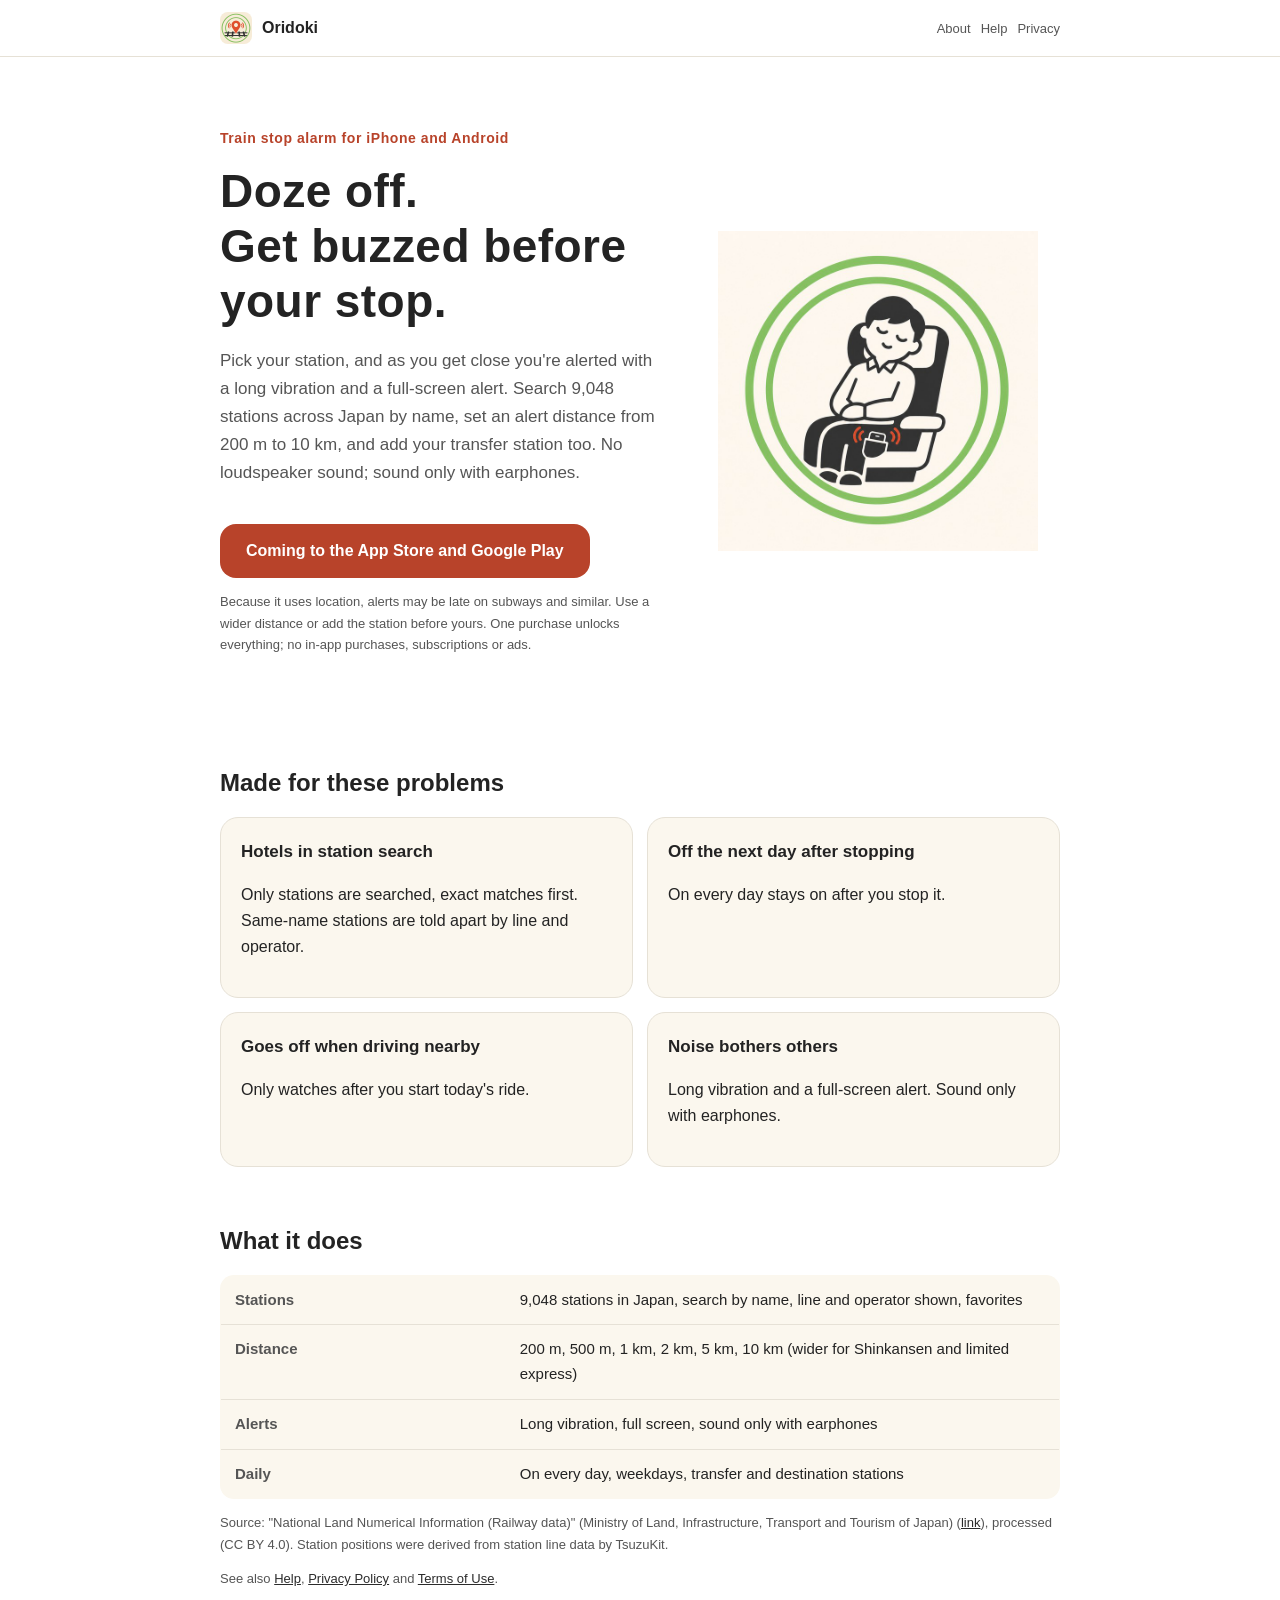
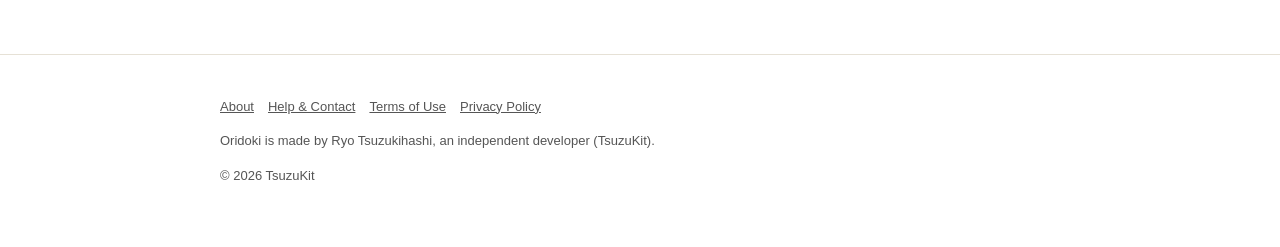
==== index.html @ 33bb26d4 "Oridoki のサイトを出す" ====
<!DOCTYPE html>
<html lang="ja" data-title-ja="おりどき｜乗り過ごし防止の駅アラーム" data-title-en="Oridoki | Train stop alarm">
<head>
<meta charset="UTF-8">
<meta name="viewport" content="width=device-width, initial-scale=1">
<script>(function(){var l=navigator.languages&&navigator.languages.length?navigator.languages:[navigator.language||"ja"],p="en";for(var i=0;i<l.length;i++){var c=String(l[i]).toLowerCase();if(c.indexOf("ja")===0){p="ja";break}if(c.indexOf("en")===0){p="en";break}}var d=document.documentElement;d.lang=p;var t=d.getAttribute("data-title-"+p);if(t){document.title=t}})();</script>
<title>おりどき｜乗り過ごし防止の駅アラーム</title>
<meta name="description" content="降りる駅に近づくと振動と全画面で起こす。全国 9,048 駅・スピーカーから音を出さない・毎日オン。買い切り・広告なし。 / Wakes you with vibration and a full-screen alert as you near your station. 9,048 stations in Japan, no loudspeaker sound, on every day. One purchase, no ads.">
<meta property="og:title" content="おりどき｜乗り過ごし防止の駅アラーム">
<meta property="og:description" content="降りる駅に近づくと振動と全画面で起こす。全国 9,048 駅・スピーカーから音を出さない・毎日オン。買い切り・広告なし。">
<meta property="og:type" content="website">
<meta property="og:url" content="https://oridoki.tsuzukit.com/">
<meta property="og:image" content="https://oridoki.tsuzukit.com/assets/og.jpg">
<link rel="icon" href="assets/icon.png">
<link rel="apple-touch-icon" href="assets/icon.png">
<link rel="stylesheet" href="style.css">
</head>
<body>
<div data-l="ja" lang="ja">
<header class="site"><div class="wrap">
<a class="brand" href="./"><img src="assets/icon.png" alt="" width="32" height="32">おりどき</a>
<nav class="site"><a href="./">紹介</a><a href="support.html">使い方</a><a href="privacy.html">プライバシー</a></nav>
</div></header>
<main class="wrap">
<section class="hero">
<div>
<p class="eyebrow">iPhone・Android の乗り過ごし防止</p>
<h1>寝ても、降りる駅の手前で<br>振動して起こす。</h1>
<p class="lead">降りる駅を選ぶと、近づいたときに長い振動と全画面で知らせます。全国 9,048 駅から駅名で探せて、知らせる範囲は 200 m〜10 km。乗り換えの駅にも置けます。スピーカーから音は出さず、音はイヤホンのときだけ。</p>
<a class="cta" href="#store" id="store">App Store・Google Play で配信予定</a>
<p class="note">位置で知らせるので、地下鉄などでは遅れることがあります。範囲を広めにするか、ひとつ手前の駅にも置いてください。買い切りで全部の機能が使え、アプリ内課金・サブスクリプション・広告はありません。</p>
</div>
<img src="assets/hero.jpg" alt="電車の中で端末が振動して起こすイラスト" width="360">
</section>

<h2>こんな困りごとのために</h2>
<div class="grid two">
<div class="card"><h3>駅名で探すとホテルが出る</h3><p>駅名だけを探します。ぴったりの駅が先頭に。同じ名前の駅は路線と会社で見分けられます。</p></div>
<div class="card"><h3>止めると翌日もオフ</h3><p>「毎日オン」は止めても次の日にまたオン。</p></div>
<div class="card"><h3>車で近くを通ると鳴る</h3><p>今日の乗車をはじめたときだけ見張ります。</p></div>
<div class="card"><h3>音で周りに迷惑</h3><p>長い振動と全画面。音はイヤホンをつないでいるときだけ。</p></div>
</div>

<h2>できること</h2>
<table>
<tr><th>駅</th><td>全国 9,048 駅・駅名で探す・路線と会社で見分ける・よく使う駅</td></tr>
<tr><th>範囲</th><td>200 m・500 m・1 km・2 km・5 km・10 km（新幹線や特急は広めに）</td></tr>
<tr><th>知らせ方</th><td>長い振動・全画面・イヤホンのときだけ音</td></tr>
<tr><th>毎日</th><td>毎日オン・曜日・乗り換えの駅と降りる駅</td></tr>
</table>
<p class="note">出典：「国土数値情報（鉄道データ）」（国土交通省）（<a href="https://nlftp.mlit.go.jp/ksj/gml/datalist/KsjTmplt-N02-2024.html">https://nlftp.mlit.go.jp/ksj/gml/datalist/KsjTmplt-N02-2024.html</a>）を加工して作成（CC BY 4.0）。駅の線の点から駅の位置を出したのは TsuzuKit です。</p>
<p class="note"><a href="support.html">使い方</a>・<a href="privacy.html">プライバシーポリシー</a>・<a href="terms.html">利用規約</a>もご覧ください。</p>
</main>
<footer class="site"><div class="wrap">
<p><a href="./">紹介</a><a href="support.html">使い方とお問い合わせ</a><a href="terms.html">利用規約</a><a href="privacy.html">プライバシーポリシー</a></p>
<p>おりどきは、個人開発者の續橋涼（TsuzuKit）が作っているアプリです。</p>
<p>© 2026 TsuzuKit</p>
</div></footer>
</div>
<div data-l="en" lang="en">
<header class="site"><div class="wrap">
<a class="brand" href="./"><img src="assets/icon.png" alt="" width="32" height="32">Oridoki</a>
<nav class="site"><a href="./">About</a><a href="support.html">Help</a><a href="privacy.html">Privacy</a></nav>
</div></header>
<main class="wrap">
<section class="hero">
<div>
<p class="eyebrow">Train stop alarm for iPhone and Android</p>
<h1>Doze off.<br>Get buzzed before your stop.</h1>
<p class="lead">Pick your station, and as you get close you're alerted with a long vibration and a full-screen alert. Search 9,048 stations across Japan by name, set an alert distance from 200 m to 10 km, and add your transfer station too. No loudspeaker sound; sound only with earphones.</p>
<a class="cta" href="#store" id="store">Coming to the App Store and Google Play</a>
<p class="note">Because it uses location, alerts may be late on subways and similar. Use a wider distance or add the station before yours. One purchase unlocks everything; no in-app purchases, subscriptions or ads.</p>
</div>
<img src="assets/hero.jpg" alt="Illustration of a phone vibrating on a train" width="360">
</section>

<h2>Made for these problems</h2>
<div class="grid two">
<div class="card"><h3>Hotels in station search</h3><p>Only stations are searched, exact matches first. Same-name stations are told apart by line and operator.</p></div>
<div class="card"><h3>Off the next day after stopping</h3><p>On every day stays on after you stop it.</p></div>
<div class="card"><h3>Goes off when driving nearby</h3><p>Only watches after you start today's ride.</p></div>
<div class="card"><h3>Noise bothers others</h3><p>Long vibration and a full-screen alert. Sound only with earphones.</p></div>
</div>

<h2>What it does</h2>
<table>
<tr><th>Stations</th><td>9,048 stations in Japan, search by name, line and operator shown, favorites</td></tr>
<tr><th>Distance</th><td>200 m, 500 m, 1 km, 2 km, 5 km, 10 km (wider for Shinkansen and limited express)</td></tr>
<tr><th>Alerts</th><td>Long vibration, full screen, sound only with earphones</td></tr>
<tr><th>Daily</th><td>On every day, weekdays, transfer and destination stations</td></tr>
</table>
<p class="note">Source: "National Land Numerical Information (Railway data)" (Ministry of Land, Infrastructure, Transport and Tourism of Japan) (<a href="https://nlftp.mlit.go.jp/ksj/gml/datalist/KsjTmplt-N02-2024.html">link</a>), processed (CC BY 4.0). Station positions were derived from station line data by TsuzuKit.</p>
<p class="note">See also <a href="support.html">Help</a>, <a href="privacy.html">Privacy Policy</a> and <a href="terms.html">Terms of Use</a>.</p>
</main>
<footer class="site"><div class="wrap">
<p><a href="./">About</a><a href="support.html">Help & Contact</a><a href="terms.html">Terms of Use</a><a href="privacy.html">Privacy Policy</a></p>
<p>Oridoki is made by Ryo Tsuzukihashi, an independent developer (TsuzuKit).</p>
<p>© 2026 TsuzuKit</p>
</div></footer>
</div>
</body>
</html>
---- style.css ----
/* おりどき — 白い地・墨の文字・朱の差し色（白の上で 4.5:1 以上） */
:root {
  --paper: #ffffff; --card: #fbf7ee; --ink: #232323; --sub: #555555; --line: #e6e1d6;
  --vermilion: #b8432a; --vermilion-soft: #fbe7e1; --navy: #2b2b2b; --correct: #3f7a33;
}
@media (prefers-color-scheme: dark) {
  :root { --paper: #121418; --card: #1b1e24; --ink: #eef0f4; --sub: #b4b9c4; --line: #2a2f38;
    --vermilion: #ffd45c; --vermilion-soft: #2a2618; --navy: #ffd45c; --correct: #9fd08c; }
}
* { box-sizing: border-box; }
html { -webkit-text-size-adjust: 100%; }
body { margin: 0; background: var(--paper); color: var(--ink); line-height: 1.8;
  font-family: -apple-system, BlinkMacSystemFont, "Hiragino Sans", "Hiragino Kaku Gothic ProN", "Noto Sans JP", sans-serif; }
a { color: var(--navy); }
.wrap { max-width: 880px; margin: 0 auto; padding: 0 20px; }
header.site { border-bottom: 1px solid var(--line); background: var(--paper); position: sticky; top: 0; z-index: 5; }
header.site .wrap { display: flex; align-items: center; gap: 16px; min-height: 56px; }
.brand { display: flex; align-items: center; gap: 10px; font-weight: 800; text-decoration: none; color: var(--ink); margin-right: auto; }
.brand img { width: 32px; height: 32px; border-radius: 8px; }
nav.site a { font-size: 14px; text-decoration: none; color: var(--sub); margin-left: 14px; white-space: nowrap; }
nav.site a:hover { color: var(--ink); }
.hero { padding: 56px 0 40px; display: grid; gap: 32px; align-items: center; }
@media (min-width: 760px) { .hero { grid-template-columns: 1.1fr 0.9fr; } }
.eyebrow { color: var(--vermilion); font-weight: 700; font-size: 14px; letter-spacing: 0.04em; }
h1 { font-size: clamp(30px, 6vw, 46px); line-height: 1.35; margin: 8px 0 16px; letter-spacing: 0.01em; }
h2 { font-size: 24px; margin: 56px 0 16px; line-height: 1.5; }
h3 { font-size: 17px; margin: 0 0 6px; }
.lead { font-size: 17px; color: var(--sub); }
.cta { display: inline-block; margin-top: 20px; background: var(--vermilion); color: #ffffff; font-weight: 700; text-decoration: none;
  padding: 14px 26px; border-radius: 16px; }
.note { font-size: 13px; color: var(--sub); }
.hero img { width: 100%; max-width: 320px; height: auto; justify-self: center; }
.grid { display: grid; gap: 14px; }
@media (min-width: 700px) { .grid.two { grid-template-columns: 1fr 1fr; } .grid.three { grid-template-columns: repeat(3, 1fr); } }
.card { background: var(--card); border: 1px solid var(--line); border-radius: 18px; padding: 20px; }
.card.em { background: var(--vermilion-soft); border-color: transparent; }
.steps { counter-reset: step; }
.steps .card { position: relative; padding-left: 62px; }
.steps .card::before { counter-increment: step; content: counter(step); position: absolute; left: 18px; top: 18px; width: 32px; height: 32px;
  border-radius: 50%; border: 2.5px solid var(--vermilion); color: var(--vermilion); font-weight: 800; display: grid; place-items: center; }
table { width: 100%; border-collapse: collapse; background: var(--card); border: 1px solid var(--line); border-radius: 14px; overflow: hidden; }
th, td { text-align: left; padding: 12px 14px; border-bottom: 1px solid var(--line); vertical-align: top; font-size: 15px; }
th { width: 34%; color: var(--sub); font-weight: 600; }
tr:last-child th, tr:last-child td { border-bottom: none; }
.doc { padding: 40px 0 24px; }
.doc h1 { font-size: 30px; }
.doc h2 { font-size: 19px; margin: 36px 0 10px; }
.doc .meta { color: var(--sub); font-size: 14px; }
.doc .summary { background: var(--vermilion-soft); border-radius: 16px; padding: 18px 20px; margin: 20px 0; }
details { background: var(--card); border: 1px solid var(--line); border-radius: 14px; padding: 14px 18px; }
details + details { margin-top: 10px; }
summary { font-weight: 700; cursor: pointer; }
footer.site { border-top: 1px solid var(--line); margin-top: 64px; padding: 28px 0 48px; color: var(--sub); font-size: 13px; }
footer.site a { color: var(--sub); margin-right: 14px; }
.qid { font-family: ui-monospace, SFMono-Regular, Menlo, monospace; background: var(--card); border: 1px solid var(--line);
  border-radius: 8px; padding: 2px 8px; }
/* 端末の言語に合うほうだけ見せる（build.py が両方を1ページに入れる） */
html[lang="ja"] [data-l="en"], html[lang="en"] [data-l="ja"] { display: none; }
[lang="en"] { line-height: 1.65; }
[lang="en"] h1 { line-height: 1.2; }
[lang="en"] nav.site a { font-size: 13px; margin-left: 10px; }
@media (max-width: 480px) { nav.site a { font-size: 12px; margin-left: 8px; } header.site .wrap { gap: 4px; } .brand { gap: 7px; font-size: 15px; } }
.brand { white-space: nowrap; flex-shrink: 0; }
/* 幅の狭い画面では、上の帯の「紹介」を出さない（左のアプリ名が同じ行き先） */
@media (max-width: 480px) { nav.site a:first-child { display: none; } }
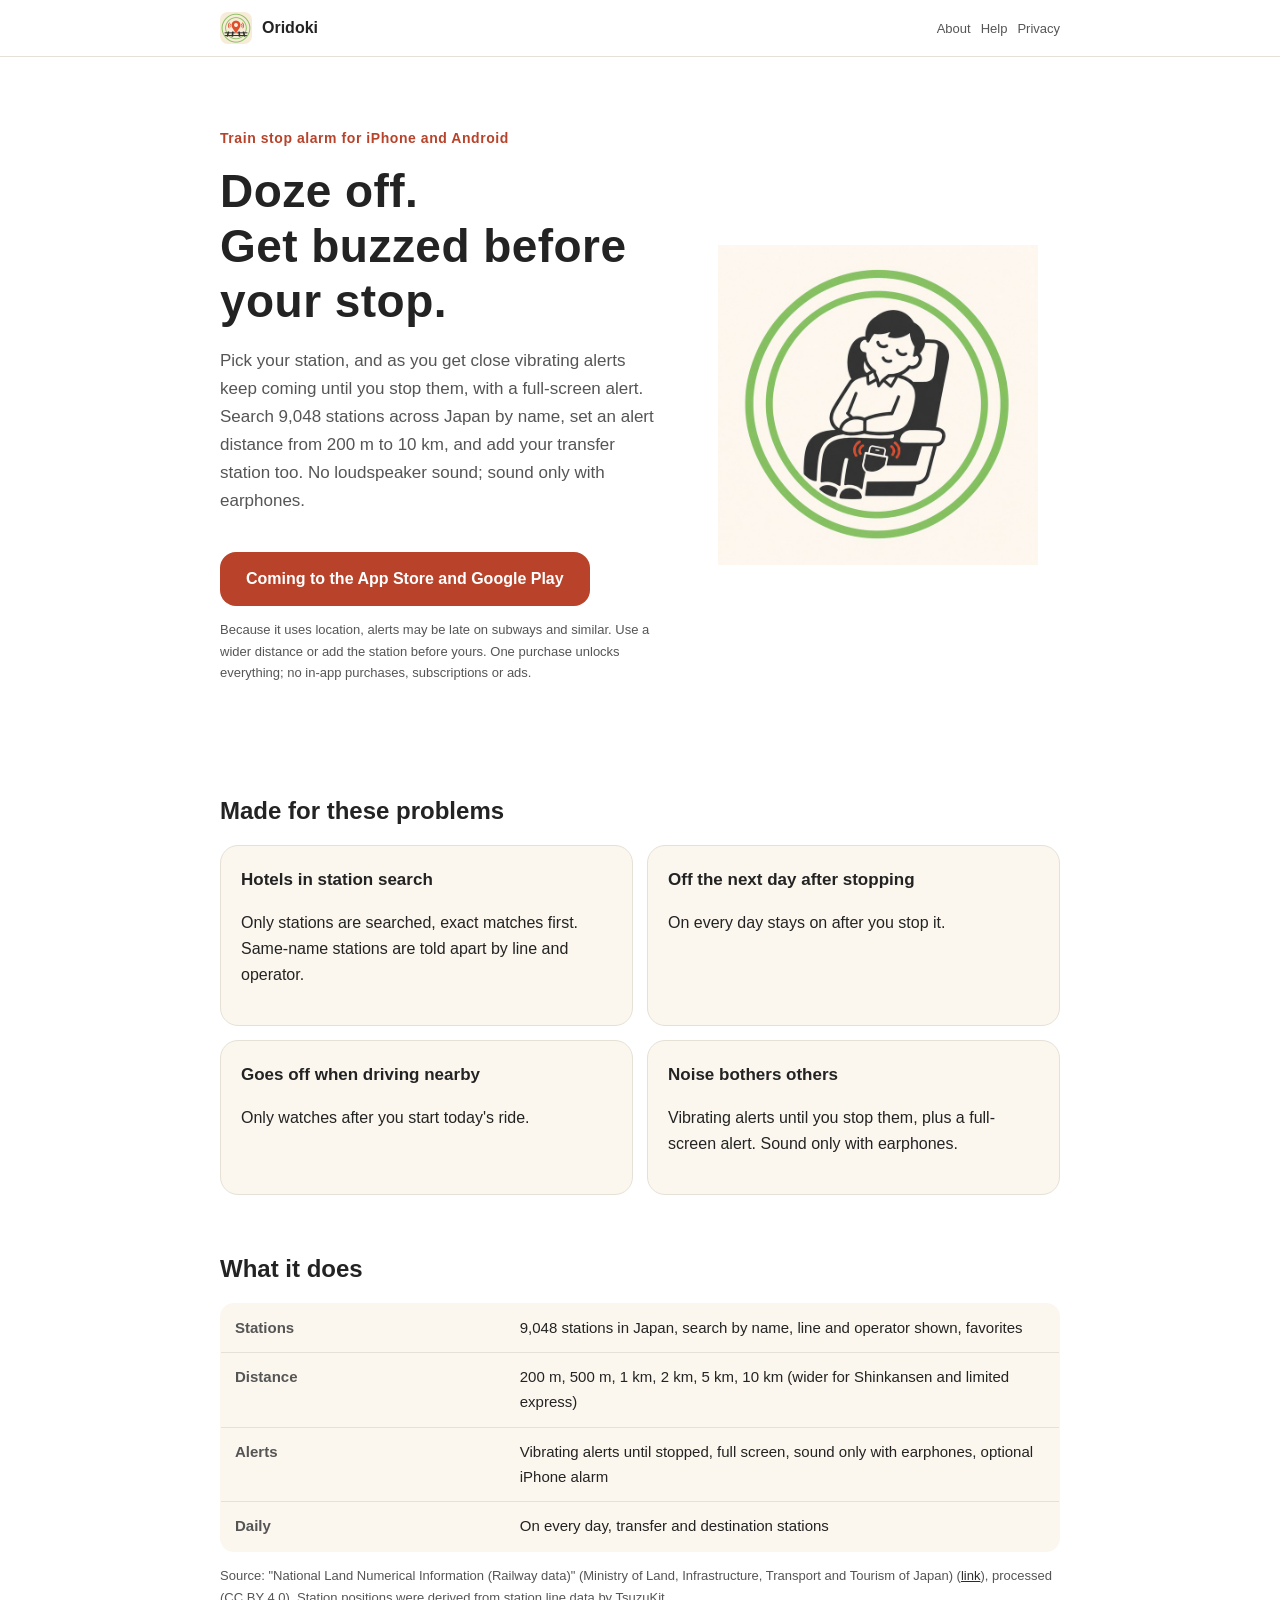
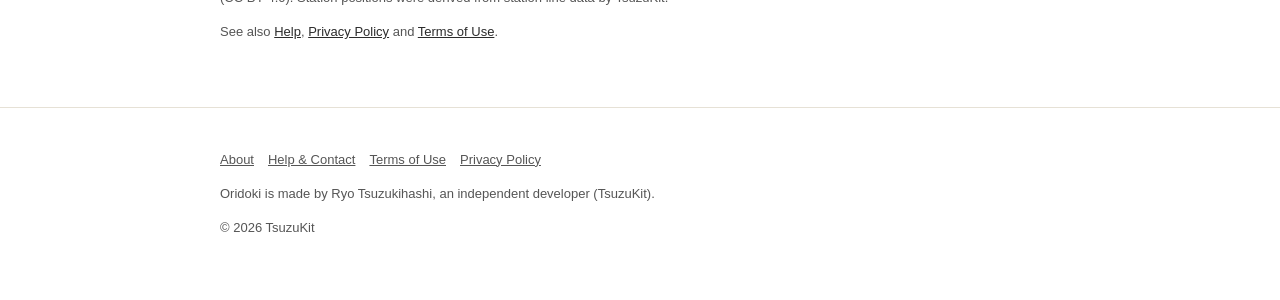
==== commit e514338d: "iCloud の控えを外し、起こし方と位置の扱いを実装どおりに直した" ====
--- a/index.html
+++ b/index.html
@@ -26,7 +26,7 @@
 <div>
 <p class="eyebrow">iPhone・Android の乗り過ごし防止</p>
 <h1>寝ても、降りる駅の手前で<br>振動して起こす。</h1>
-<p class="lead">降りる駅を選ぶと、近づいたときに長い振動と全画面で知らせます。全国 9,048 駅から駅名で探せて、知らせる範囲は 200 m〜10 km。乗り換えの駅にも置けます。スピーカーから音は出さず、音はイヤホンのときだけ。</p>
+<p class="lead">降りる駅を選ぶと、近づいたときに、止めるまで振動の知らせを続け、全画面で知らせます。全国 9,048 駅から駅名で探せて、知らせる範囲は 200 m〜10 km。乗り換えの駅にも置けます。スピーカーから音は出さず、音はイヤホンのときだけ。</p>
 <a class="cta" href="#store" id="store">App Store・Google Play で配信予定</a>
 <p class="note">位置で知らせるので、地下鉄などでは遅れることがあります。範囲を広めにするか、ひとつ手前の駅にも置いてください。買い切りで全部の機能が使え、アプリ内課金・サブスクリプション・広告はありません。</p>
 </div>
@@ -38,15 +38,15 @@
 <div class="card"><h3>駅名で探すとホテルが出る</h3><p>駅名だけを探します。ぴったりの駅が先頭に。同じ名前の駅は路線と会社で見分けられます。</p></div>
 <div class="card"><h3>止めると翌日もオフ</h3><p>「毎日オン」は止めても次の日にまたオン。</p></div>
 <div class="card"><h3>車で近くを通ると鳴る</h3><p>今日の乗車をはじめたときだけ見張ります。</p></div>
-<div class="card"><h3>音で周りに迷惑</h3><p>長い振動と全画面。音はイヤホンをつないでいるときだけ。</p></div>
+<div class="card"><h3>音で周りに迷惑</h3><p>振動の知らせを止めるまで続け、全画面で知らせます。音はイヤホンをつないでいるときだけ。</p></div>
 </div>
 
 <h2>できること</h2>
 <table>
 <tr><th>駅</th><td>全国 9,048 駅・駅名で探す・路線と会社で見分ける・よく使う駅</td></tr>
 <tr><th>範囲</th><td>200 m・500 m・1 km・2 km・5 km・10 km（新幹線や特急は広めに）</td></tr>
-<tr><th>知らせ方</th><td>長い振動・全画面・イヤホンのときだけ音</td></tr>
-<tr><th>毎日</th><td>毎日オン・曜日・乗り換えの駅と降りる駅</td></tr>
+<tr><th>知らせ方</th><td>止めるまで続く振動の知らせ・全画面・イヤホンのときだけ音・選べば iPhone のアラーム</td></tr>
+<tr><th>毎日</th><td>毎日オン・乗り換えの駅と降りる駅</td></tr>
 </table>
 <p class="note">出典：「国土数値情報（鉄道データ）」（国土交通省）（<a href="https://nlftp.mlit.go.jp/ksj/gml/datalist/KsjTmplt-N02-2024.html">https://nlftp.mlit.go.jp/ksj/gml/datalist/KsjTmplt-N02-2024.html</a>）を加工して作成（CC BY 4.0）。駅の線の点から駅の位置を出したのは TsuzuKit です。</p>
 <p class="note"><a href="support.html">使い方</a>・<a href="privacy.html">プライバシーポリシー</a>・<a href="terms.html">利用規約</a>もご覧ください。</p>
@@ -67,7 +67,7 @@
 <div>
 <p class="eyebrow">Train stop alarm for iPhone and Android</p>
 <h1>Doze off.<br>Get buzzed before your stop.</h1>
-<p class="lead">Pick your station, and as you get close you're alerted with a long vibration and a full-screen alert. Search 9,048 stations across Japan by name, set an alert distance from 200 m to 10 km, and add your transfer station too. No loudspeaker sound; sound only with earphones.</p>
+<p class="lead">Pick your station, and as you get close vibrating alerts keep coming until you stop them, with a full-screen alert. Search 9,048 stations across Japan by name, set an alert distance from 200 m to 10 km, and add your transfer station too. No loudspeaker sound; sound only with earphones.</p>
 <a class="cta" href="#store" id="store">Coming to the App Store and Google Play</a>
 <p class="note">Because it uses location, alerts may be late on subways and similar. Use a wider distance or add the station before yours. One purchase unlocks everything; no in-app purchases, subscriptions or ads.</p>
 </div>
@@ -79,15 +79,15 @@
 <div class="card"><h3>Hotels in station search</h3><p>Only stations are searched, exact matches first. Same-name stations are told apart by line and operator.</p></div>
 <div class="card"><h3>Off the next day after stopping</h3><p>On every day stays on after you stop it.</p></div>
 <div class="card"><h3>Goes off when driving nearby</h3><p>Only watches after you start today's ride.</p></div>
-<div class="card"><h3>Noise bothers others</h3><p>Long vibration and a full-screen alert. Sound only with earphones.</p></div>
+<div class="card"><h3>Noise bothers others</h3><p>Vibrating alerts until you stop them, plus a full-screen alert. Sound only with earphones.</p></div>
 </div>
 
 <h2>What it does</h2>
 <table>
 <tr><th>Stations</th><td>9,048 stations in Japan, search by name, line and operator shown, favorites</td></tr>
 <tr><th>Distance</th><td>200 m, 500 m, 1 km, 2 km, 5 km, 10 km (wider for Shinkansen and limited express)</td></tr>
-<tr><th>Alerts</th><td>Long vibration, full screen, sound only with earphones</td></tr>
-<tr><th>Daily</th><td>On every day, weekdays, transfer and destination stations</td></tr>
+<tr><th>Alerts</th><td>Vibrating alerts until stopped, full screen, sound only with earphones, optional iPhone alarm</td></tr>
+<tr><th>Daily</th><td>On every day, transfer and destination stations</td></tr>
 </table>
 <p class="note">Source: "National Land Numerical Information (Railway data)" (Ministry of Land, Infrastructure, Transport and Tourism of Japan) (<a href="https://nlftp.mlit.go.jp/ksj/gml/datalist/KsjTmplt-N02-2024.html">link</a>), processed (CC BY 4.0). Station positions were derived from station line data by TsuzuKit.</p>
 <p class="note">See also <a href="support.html">Help</a>, <a href="privacy.html">Privacy Policy</a> and <a href="terms.html">Terms of Use</a>.</p>
